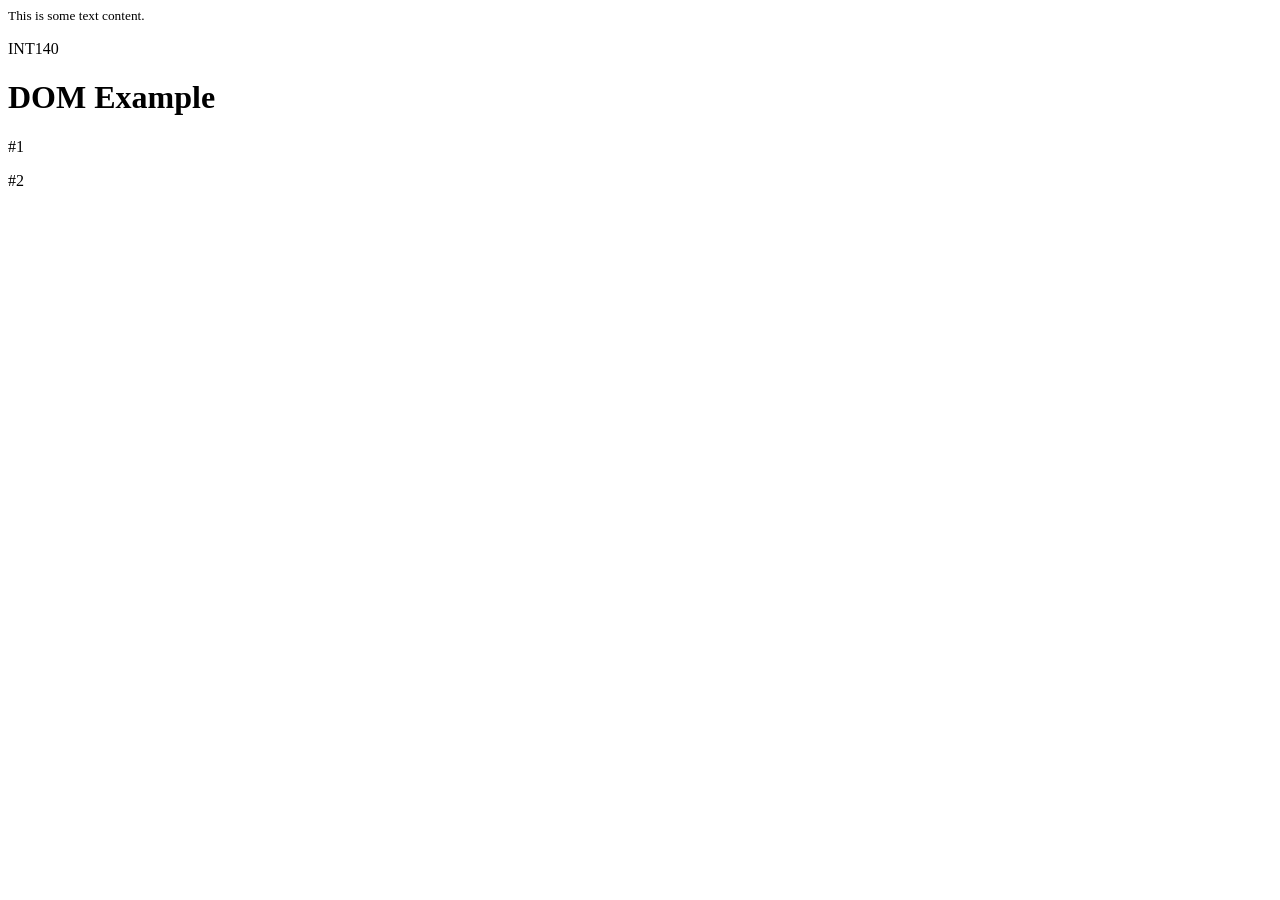
==== self-practice/week07/index.html @ 843bbc5a "add practice" ====
<!-- root node / document node (logical node)-->
<!DOCTYPE html>
<html lang="en">
<!-- root element/document element-->
<head>
    <meta charset="UTF-8">
    <meta name="viewport" content="width=device-width, initial-scale=1.0">
    <title>DOM</title>
    <script src="dom-inclass.js" defer></script>
</head>
<body>
    <div id="exampleElement" style="font-size: 10pt"><!-- this is a comment node -->
      This is some <span style="display: none">hidden</span> text content.
    </div>
    <div id="subject">
        <p>INT140</p>
        <!-- <p></p> -->
    </div>
    <div>
        <h1>DOM Example</h1>
    </div>
    <div>
        <p>#1</p>
        <p>#2</p>
    </div>
</body>
</html>
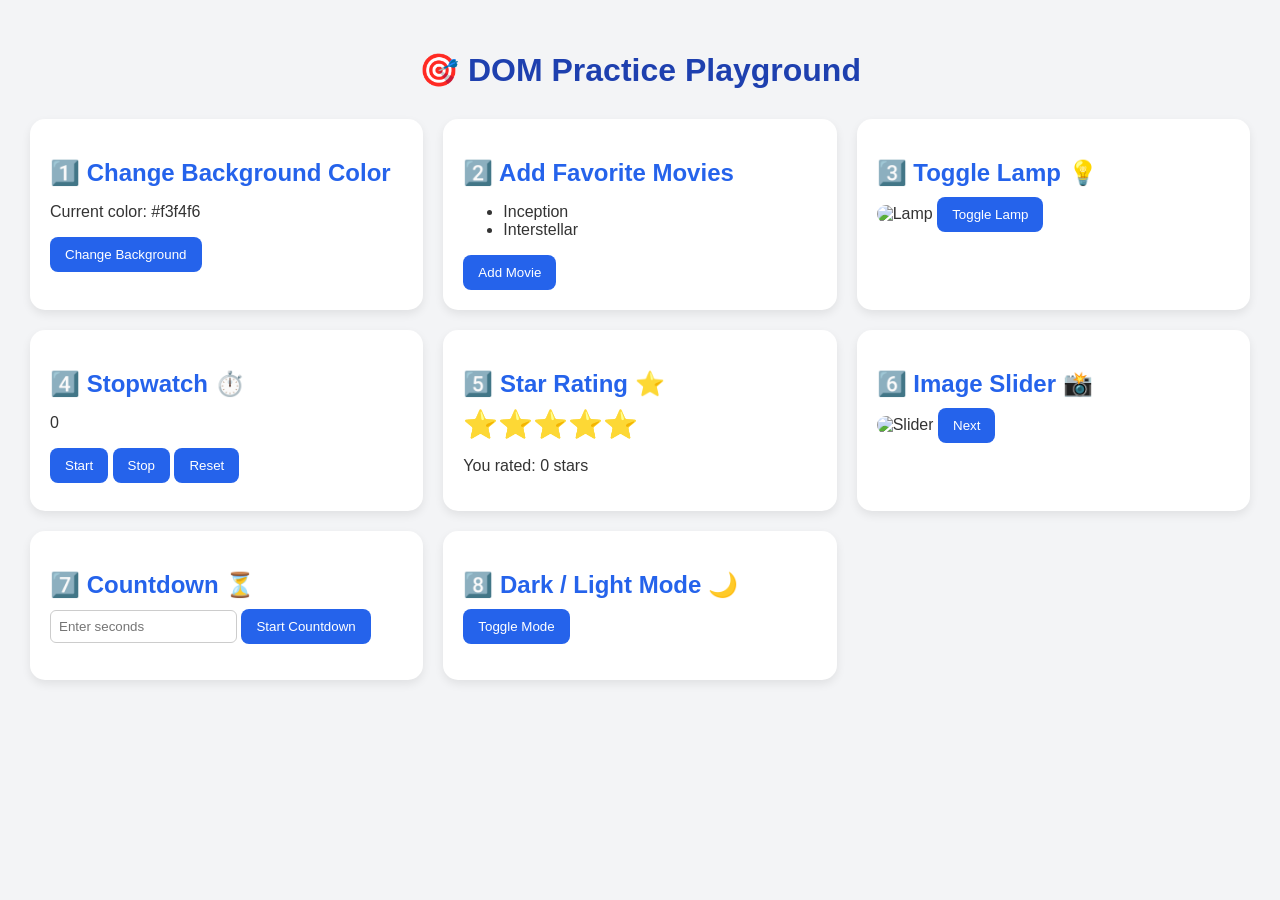
==== commit 07da5037: "add week06 and week07" ====
--- a/self-practice/week07/index.html
+++ b/self-practice/week07/index.html
@@ -1,27 +1,143 @@
-<!-- root node / document node (logical node)-->
 <!DOCTYPE html>
 <html lang="en">
-<!-- root element/document element-->
 <head>
-    <meta charset="UTF-8">
-    <meta name="viewport" content="width=device-width, initial-scale=1.0">
-    <title>DOM</title>
-    <script src="dom-inclass.js" defer></script>
+  <meta charset="UTF-8" />
+  <title>DOM Practice Playground</title>
+  <style>
+    body {
+      font-family: "Poppins", sans-serif;
+      background: #f3f4f6;
+      color: #333;
+      margin: 0;
+      padding: 30px;
+    }
+
+    h1 {
+      text-align: center;
+      color: #1e40af;
+    }
+
+    .container {
+      display: grid;
+      grid-template-columns: repeat(auto-fit, minmax(320px, 1fr));
+      gap: 20px;
+      margin-top: 30px;
+    }
+
+    .card {
+      background: #fff;
+      border-radius: 15px;
+      padding: 20px;
+      box-shadow: 0 4px 10px rgba(0, 0, 0, 0.08);
+    }
+
+    .card h2 {
+      color: #2563eb;
+      margin-bottom: 10px;
+    }
+
+    button {
+      background: #2563eb;
+      color: white;
+      border: none;
+      padding: 10px 15px;
+      border-radius: 8px;
+      cursor: pointer;
+      transition: 0.3s;
+    }
+
+    button:hover {
+      background: #1e3a8a;
+    }
+
+    img {
+      max-width: 100%;
+      height: auto;
+      border-radius: 10px;
+    }
+
+    input {
+      padding: 8px;
+      border-radius: 6px;
+      border: 1px solid #ccc;
+    }
+
+    .stars span {
+      font-size: 28px;
+      cursor: pointer;
+    }
+  </style>
 </head>
 <body>
-    <div id="exampleElement" style="font-size: 10pt"><!-- this is a comment node -->
-      This is some <span style="display: none">hidden</span> text content.
-    </div>
-    <div id="subject">
-        <p>INT140</p>
-        <!-- <p></p> -->
-    </div>
-    <div>
-        <h1>DOM Example</h1>
-    </div>
-    <div>
-        <p>#1</p>
-        <p>#2</p>
-    </div>
+  <h1>🎯 DOM Practice Playground</h1>
+
+  <div class="container">
+
+    <!-- 1️⃣ เปลี่ยนสีพื้นหลัง -->
+    <section class="card">
+      <h2>1️⃣ Change Background Color</h2>
+      <p id="colorName">Current color: #f3f4f6</p>
+      <button id="btnBg">Change Background</button>
+    </section>
+
+    <!-- 2️⃣ เพิ่มรายการหนังโปรด -->
+    <section class="card">
+      <h2>2️⃣ Add Favorite Movies</h2>
+      <ul id="movieList">
+        <li>Inception</li>
+        <li>Interstellar</li>
+      </ul>
+      <button id="btnAddMovie">Add Movie</button>
+    </section>
+
+    <!-- 3️⃣ Toggle Lamp -->
+    <section class="card">
+      <h2>3️⃣ Toggle Lamp 💡</h2>
+      <img id="lamp" src="./img/off.png" alt="Lamp" />
+      <button id="btnLamp">Toggle Lamp</button>
+    </section>
+
+    <!-- 4️⃣ Stopwatch -->
+    <section class="card">
+      <h2>4️⃣ Stopwatch ⏱️</h2>
+      <p id="timer">0</p>
+      <button id="btnStart">Start</button>
+      <button id="btnStop">Stop</button>
+      <button id="btnReset">Reset</button>
+    </section>
+
+    <!-- 5️⃣ Rating Stars -->
+    <section class="card">
+      <h2>5️⃣ Star Rating ⭐</h2>
+      <div class="stars" id="starContainer">
+        <span>⭐</span><span>⭐</span><span>⭐</span><span>⭐</span><span>⭐</span>
+      </div>
+      <p id="ratingText">You rated: 0 stars</p>
+    </section>
+
+    <!-- 6️⃣ Image Slider -->
+    <section class="card">
+      <h2>6️⃣ Image Slider 📸</h2>
+      <img id="slider" src="./img/img1.jpg" alt="Slider" />
+      <button id="btnNext">Next</button>
+    </section>
+
+    <!-- 7️⃣ Countdown -->
+    <section class="card">
+      <h2>7️⃣ Countdown ⏳</h2>
+      <input type="number" id="seconds" placeholder="Enter seconds" />
+      <button id="btnCountdown">Start Countdown</button>
+      <p id="countdownText"></p>
+    </section>
+
+    <!-- 8️⃣ Dark / Light Mode -->
+    <section class="card">
+      <h2>8️⃣ Dark / Light Mode 🌙</h2>
+      <button id="btnMode">Toggle Mode</button>
+    </section>
+
+  </div>
+
+  <script src="main.js"></script>
 </body>
-</html>+</html>
